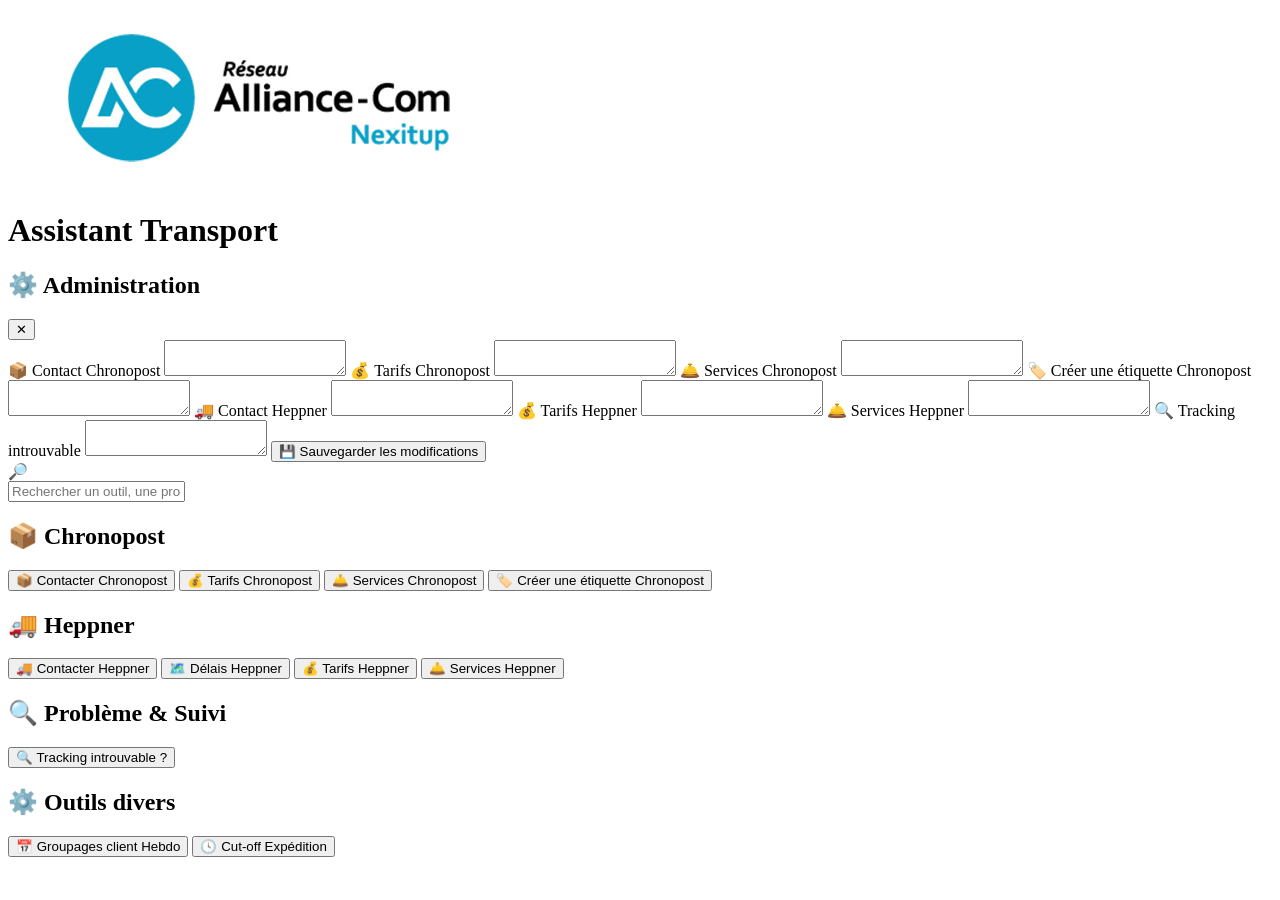
==== index.html @ 9a0e4a1d "Add files via upload" ====
<!DOCTYPE html>
<html lang="fr">
<head>
  <meta charset="UTF-8">
  <meta name="viewport" content="width=device-width, initial-scale=1.0">
  <title>AC NEXITUP — Assistant Transport</title>
  <link rel="stylesheet" href="style.css">
</head>

<body>

  <header>
    <img src="logo ac nexitup.png" alt="AC NEXITUP">
    <h1>Assistant Transport</h1>
  </header>

  <main>

    <!-- BOUTON ADMIN CACHE -->
    <div id="zone-admin-cache"></div>

    <!-- PANNEAU ADMIN -->
    <div id="adminPanel" class="admin-panel">
      <div class="admin-box">
        <div class="admin-header">
          <h2>⚙️ Administration</h2>
          <button id="closeAdmin">✕</button>
        </div>
        <div class="admin-content">

          <label>📦 Contact Chronopost</label>
          <textarea id="adminChronopost"></textarea>

          <label>💰 Tarifs Chronopost</label>
          <textarea id="adminTarifsChronopost"></textarea>

          <label>🛎️ Services Chronopost</label>
          <textarea id="adminServicesChronopost"></textarea>

          <label>🏷️ Créer une étiquette Chronopost</label>
          <textarea id="adminEtiquetteChronopost"></textarea>

          <label>🚚 Contact Heppner</label>
          <textarea id="adminHeppner"></textarea>

          <label>💰 Tarifs Heppner</label>
          <textarea id="adminTarifsHeppner"></textarea>

          <label>🛎️ Services Heppner</label>
          <textarea id="adminServicesHeppner"></textarea>

          <label>🔍 Tracking introuvable</label>
          <textarea id="adminTracking"></textarea>

          <button id="saveAdmin">💾 Sauvegarder les modifications</button>

        </div>
      </div>
    </div>

    <!-- BARRE DE RECHERCHE -->
    <section class="search-section">
      <form id="searchForm">
        <div class="search-box">
          <div class="search-icon">🔎</div>
          <input
            type="text"
            id="searchInput"
            placeholder="Rechercher un outil, une procédure, un transporteur..."
          >
        </div>
      </form>
    </section>

    <div id="suggestions">

      <!-- CHRONOPOST -->
      <div class="categorie">
        <h2>📦 Chronopost</h2>
        <div class="buttons-grid">
          <button class="suggestion" data-cle="chronopost" data-box="chronopost-reponse">
            📦 Contacter Chronopost
          </button>
          <button class="suggestion" data-cle="tarifs_chronopost" data-box="chronopost-reponse">
            💰 Tarifs Chronopost
          </button>
          <button class="suggestion" data-cle="services_chronopost" data-box="chronopost-reponse">
            🛎️ Services Chronopost
          </button>
          <button class="suggestion" data-cle="etiquette_chronopost" data-box="chronopost-reponse">
            🏷️ Créer une étiquette Chronopost
          </button>
        </div>
        <div class="reponse-box" id="chronopost-reponse"></div>
      </div>

      <!-- HEPPNER -->
      <div class="categorie">
        <h2>🚚 Heppner</h2>
        <div class="buttons-grid">
          <button class="suggestion" data-cle="heppner" data-box="heppner-reponse">
            🚚 Contacter Heppner
          </button>
          <button class="suggestion" data-cle="delais" data-box="heppner-reponse">
            🗺️ Délais Heppner
          </button>
          <button class="suggestion" data-cle="tarifs_heppner" data-box="heppner-reponse">
            💰 Tarifs Heppner
          </button>
          <button class="suggestion" data-cle="services_heppner" data-box="heppner-reponse">
            🛎️ Services Heppner
          </button>
        </div>
        <div class="reponse-box" id="heppner-reponse"></div>
      </div>

      <!-- SAV -->
      <div class="categorie">
        <h2>🔍 Problème & Suivi</h2>
        <div class="buttons-grid">
          <button class="suggestion" data-cle="tracking" data-box="sav-reponse">
            🔍 Tracking introuvable ?
          </button>
        </div>
        <div class="reponse-box" id="sav-reponse"></div>
      </div>

      <!-- OUTILS -->
      <div class="categorie">
        <h2>⚙️ Outils divers</h2>
        <div class="buttons-grid">
          <button class="suggestion" data-cle="groupage" data-box="outils-reponse">
            📅 Groupages client Hebdo
          </button>
          <button class="suggestion" data-cle="cut" data-box="outils-reponse">
            🕓 Cut-off Expédition
          </button>
        </div>
        <div class="reponse-box" id="outils-reponse"></div>
      </div>

    </div>

  </main>

  <script src="bot.js" defer></script>

</body>
</html>
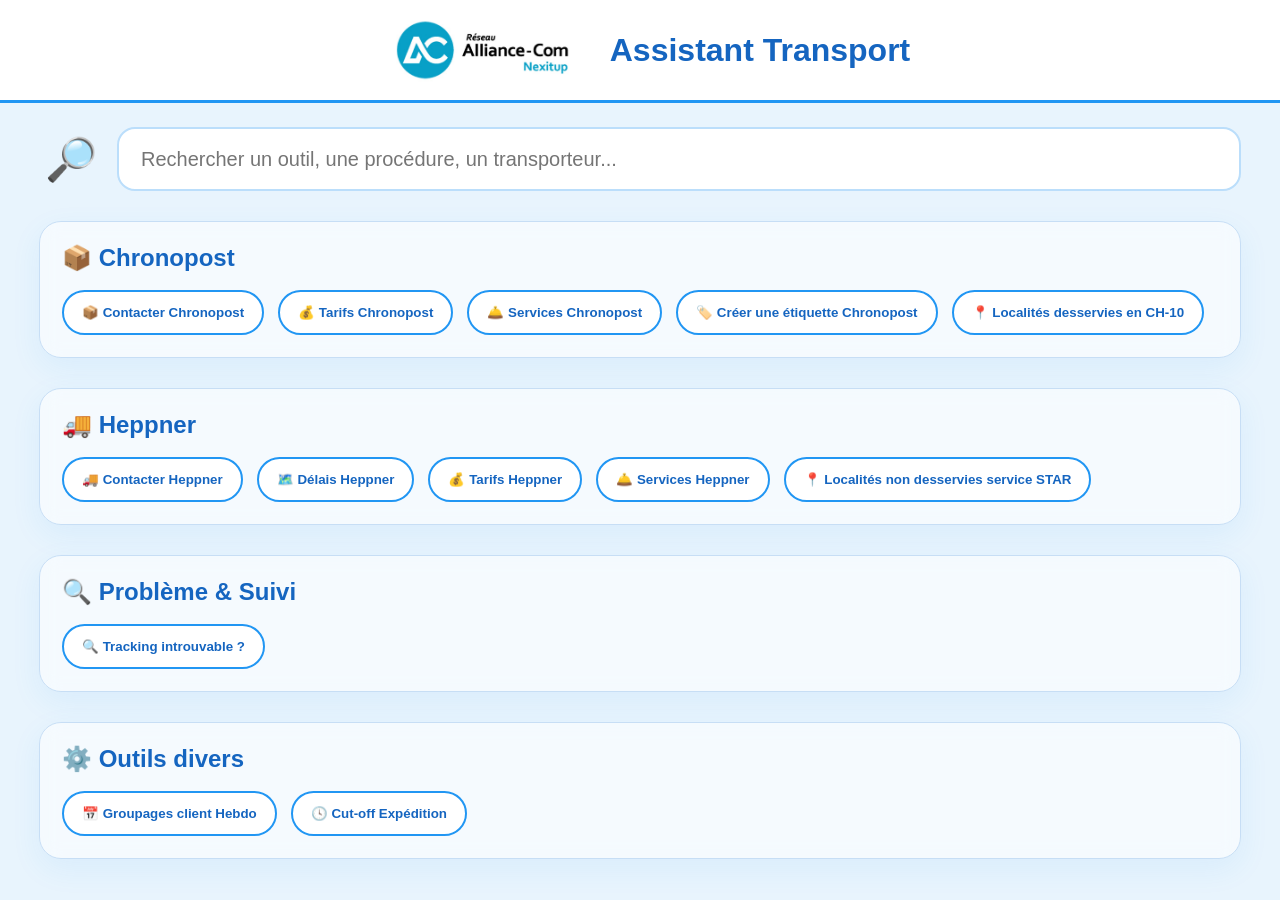
==== commit 9bafd664: "Update index.html" ====
--- a/index.html
+++ b/index.html
@@ -74,7 +74,7 @@
 
     <div id="suggestions">
 
-      <!-- CHRONOPOST -->
+     <!-- CHRONOPOST -->
       <div class="categorie">
         <h2>📦 Chronopost</h2>
         <div class="buttons-grid">
@@ -89,6 +89,9 @@
           </button>
           <button class="suggestion" data-cle="etiquette_chronopost" data-box="chronopost-reponse">
             🏷️ Créer une étiquette Chronopost
+          </button>
+          <button class="suggestion" data-cle="localites_chronopost" data-box="chronopost-reponse">
+            📍 Localités desservies en CH-10
           </button>
         </div>
         <div class="reponse-box" id="chronopost-reponse"></div>
@@ -109,6 +112,9 @@
           </button>
           <button class="suggestion" data-cle="services_heppner" data-box="heppner-reponse">
             🛎️ Services Heppner
+          </button>
+          <button class="suggestion" data-cle="localites_heppner" data-box="heppner-reponse">
+            📍 Localités non desservies service STAR
           </button>
         </div>
         <div class="reponse-box" id="heppner-reponse"></div>
@@ -146,4 +152,4 @@
   <script src="bot.js" defer></script>
 
 </body>
-</html>+</html>
--- a/style.css
+++ b/style.css
@@ -0,0 +1,335 @@
+* {
+  box-sizing: border-box;
+  margin: 0;
+  padding: 0;
+}
+
+body {
+  font-family: 'Segoe UI', sans-serif;
+  background: #e8f4fd;
+  display: flex;
+  flex-direction: column;
+  align-items: center;
+  min-height: 100vh;
+}
+
+header {
+  background: #ffffff;
+  border-bottom: 3px solid #2196F3;
+  width: 100%;
+  text-align: center;
+  padding: 10px 20px;
+  display: flex;
+  flex-direction: row;
+  align-items: center;
+  justify-content: center;
+  gap: 20px;
+  line-height: 1;
+}
+
+header img {
+  width: 220px;
+}
+
+header h1 {
+  color: #1565C0;
+  font-size: 32px;
+}
+
+main {
+  width: 100%;
+  max-width: 1250px;
+  padding: 24px;
+}
+
+.search-section {
+  margin-bottom: 30px;
+}
+
+.search-box {
+  display: flex;
+  align-items: center;
+  gap: 14px;
+}
+
+.search-icon {
+  width: 64px;
+  height: 64px;
+  display: flex;
+  align-items: center;
+  justify-content: center;
+  font-size: 42px;
+  color: #2196F3;
+  flex-shrink: 0;
+}
+
+#searchInput {
+  width: 100%;
+  flex: 1;
+  height: 64px;
+  padding: 0 22px;
+  border-radius: 18px;
+  border: 2px solid #BBDEFB;
+  font-size: 20px;
+  outline: none;
+  transition: 0.25s;
+  background: white;
+}
+
+#searchInput:focus {
+  border-color: #2196F3;
+  box-shadow: 0 0 0 5px rgba(33,150,243,0.12);
+}
+
+#suggestions {
+  display: flex;
+  flex-direction: column;
+  gap: 30px;
+}
+
+.categorie {
+  background: rgba(255,255,255,0.55);
+  backdrop-filter: blur(10px);
+  padding: 22px;
+  border-radius: 22px;
+  border: 1px solid #c7def5;
+  box-shadow: 0 10px 30px rgba(33,150,243,0.08);
+}
+
+.categorie h2 {
+  color: #1565C0;
+  font-size: 24px;
+  margin-bottom: 18px;
+}
+
+.buttons-grid {
+  display: flex;
+  flex-wrap: wrap;
+  gap: 14px;
+}
+
+button.suggestion {
+  background: white;
+  color: #1565C0;
+  border: 2px solid #2196F3;
+  border-radius: 24px;
+  padding: 13px 18px;
+  cursor: pointer;
+  font-weight: 600;
+  transition: 0.25s;
+  transform: scale(1);
+}
+
+button.suggestion:hover {
+  transform: translateY(-2px);
+  box-shadow: 0 8px 18px rgba(33,150,243,0.18);
+}
+
+button.suggestion:active {
+  transform: scale(0.97);
+}
+
+button.suggestion.actif {
+  background: #2196F3;
+  color: white;
+  box-shadow: 0 10px 22px rgba(33,150,243,0.25);
+}
+
+.reponse-box {
+  background: white;
+  border-radius: 18px;
+  padding: 22px;
+  border: 1px solid #BBDEFB;
+  display: none;
+  margin-top: 20px;
+  overflow: hidden;
+  white-space: pre-line;
+  line-height: 1.7;
+  opacity: 0;
+  transform: translateY(10px);
+  transition:
+    opacity 0.25s ease,
+    transform 0.25s ease;
+}
+
+.reponse-box.visible {
+  opacity: 1;
+  transform: translateY(0);
+}
+
+.titre-carte {
+  color: #1565C0;
+  margin-bottom: 18px;
+}
+
+.carte-iframe {
+  width: 100%;
+  height: 900px;
+  border: none;
+  border-radius: 14px;
+}
+
+.groupage-image {
+  width: 100%;
+  max-width: 1000px;
+  display: block;
+  margin: auto;
+  border-radius: 12px;
+}
+
+.cutoff-image {
+  width: 68% !important;
+  max-width: 600px !important;
+  height: auto !important;
+  display: block;
+  margin: 15px auto;
+  border-radius: 12px;
+  object-fit: contain;
+}
+
+/* =========================================
+   ADMIN CACHE
+========================================= */
+
+#zone-admin-cache {
+  position: fixed;
+  top: 0;
+  right: 0;
+  width: 18px;
+  height: 18px;
+  z-index: 9999;
+}
+
+.admin-panel {
+  position: fixed;
+  inset: 0;
+  background: rgba(0,0,0,0.45);
+  display: none;
+  align-items: center;
+  justify-content: center;
+  z-index: 10000;
+  padding: 20px;
+}
+
+.admin-panel.visible {
+  display: flex;
+}
+
+.admin-box {
+  width: 100%;
+  max-width: 900px;
+  background: white;
+  border-radius: 24px;
+  padding: 24px;
+  box-shadow: 0 20px 50px rgba(0,0,0,0.2);
+  max-height: 90vh;
+  overflow-y: auto;
+}
+
+.admin-header {
+  display: flex;
+  justify-content: space-between;
+  align-items: center;
+  margin-bottom: 20px;
+}
+
+.admin-header h2 {
+  color: #1565C0;
+}
+
+#closeAdmin {
+  border: none;
+  background: #f1f1f1;
+  width: 42px;
+  height: 42px;
+  border-radius: 50%;
+  cursor: pointer;
+  font-size: 18px;
+}
+
+.admin-content {
+  display: flex;
+  flex-direction: column;
+  gap: 18px;
+}
+
+.admin-content label {
+  font-weight: 700;
+  color: #1565C0;
+}
+
+.admin-content textarea {
+  min-height: 180px;
+  border: 2px solid #BBDEFB;
+  border-radius: 18px;
+  padding: 18px;
+  resize: vertical;
+  font-family: inherit;
+  font-size: 15px;
+  outline: none;
+}
+
+.admin-content textarea:focus {
+  border-color: #2196F3;
+}
+
+#saveAdmin {
+  background: #2196F3;
+  color: white;
+  border: none;
+  border-radius: 18px;
+  padding: 18px;
+  font-size: 16px;
+  font-weight: 700;
+  cursor: pointer;
+  transition: 0.25s;
+}
+
+#saveAdmin:hover {
+  transform: translateY(-2px);
+  box-shadow: 0 8px 18px rgba(33,150,243,0.18);
+}
+
+@media screen and (max-width: 768px) {
+
+  header {
+    flex-direction: column;
+  }
+
+  .buttons-grid {
+    flex-direction: column;
+  }
+
+  button.suggestion {
+    width: 100%;
+  }
+
+  .carte-iframe {
+    height: 500px;
+  }
+
+  .cutoff-image {
+    width: 100% !important;
+    max-width: 95% !important;
+  }
+
+  .admin-box {
+    padding: 18px;
+  }
+}
+.btn-lien {
+  display: inline-block;
+  padding: 12px 22px;
+  margin-top: 15px;
+  background: #0d6efd;
+  color: #fff;
+  text-decoration: none;
+  border-radius: 12px;
+  font-weight: 600;
+  transition: all 0.2s ease;
+}
+
+.btn-lien:hover {
+  opacity: 0.9;
+  transform: translateY(-2px);
+}
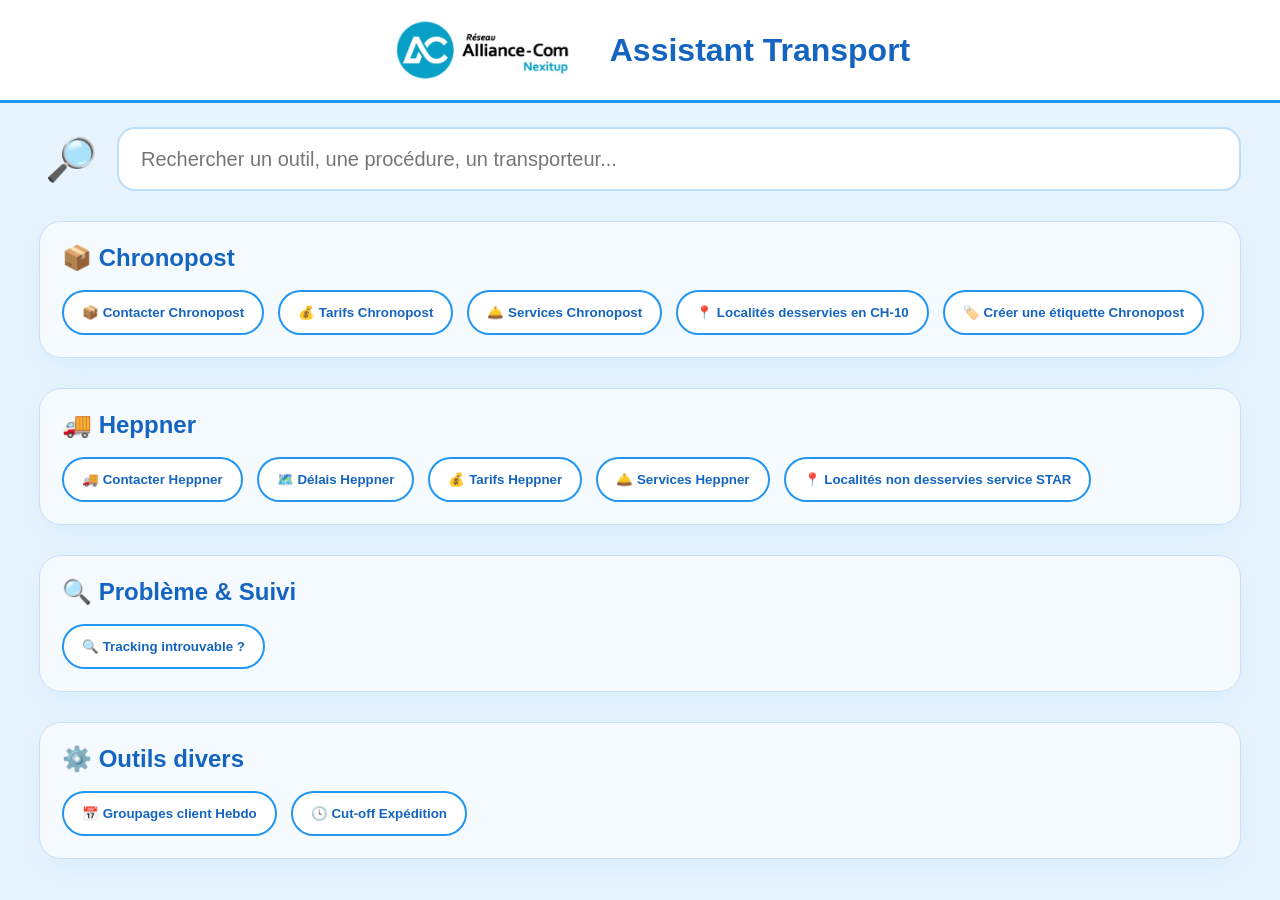
==== commit 8c51a452: "Update index.html" ====
--- a/index.html
+++ b/index.html
@@ -79,19 +79,19 @@
         <h2>📦 Chronopost</h2>
         <div class="buttons-grid">
           <button class="suggestion" data-cle="chronopost" data-box="chronopost-reponse">
-            📦 Contacter Chronopost
+              📦 Contacter Chronopost
           </button>
           <button class="suggestion" data-cle="tarifs_chronopost" data-box="chronopost-reponse">
-            💰 Tarifs Chronopost
+              💰 Tarifs Chronopost
           </button>
           <button class="suggestion" data-cle="services_chronopost" data-box="chronopost-reponse">
-            🛎️ Services Chronopost
+              🛎️ Services Chronopost
+          </button>
+          <button class="suggestion" data-cle="localites_chronopost" data-box="chronopost-reponse">
+              📍 Localités desservies en CH-10
           </button>
           <button class="suggestion" data-cle="etiquette_chronopost" data-box="chronopost-reponse">
-            🏷️ Créer une étiquette Chronopost
-          </button>
-          <button class="suggestion" data-cle="localites_chronopost" data-box="chronopost-reponse">
-            📍 Localités desservies en CH-10
+              🏷️ Créer une étiquette Chronopost
           </button>
         </div>
         <div class="reponse-box" id="chronopost-reponse"></div>
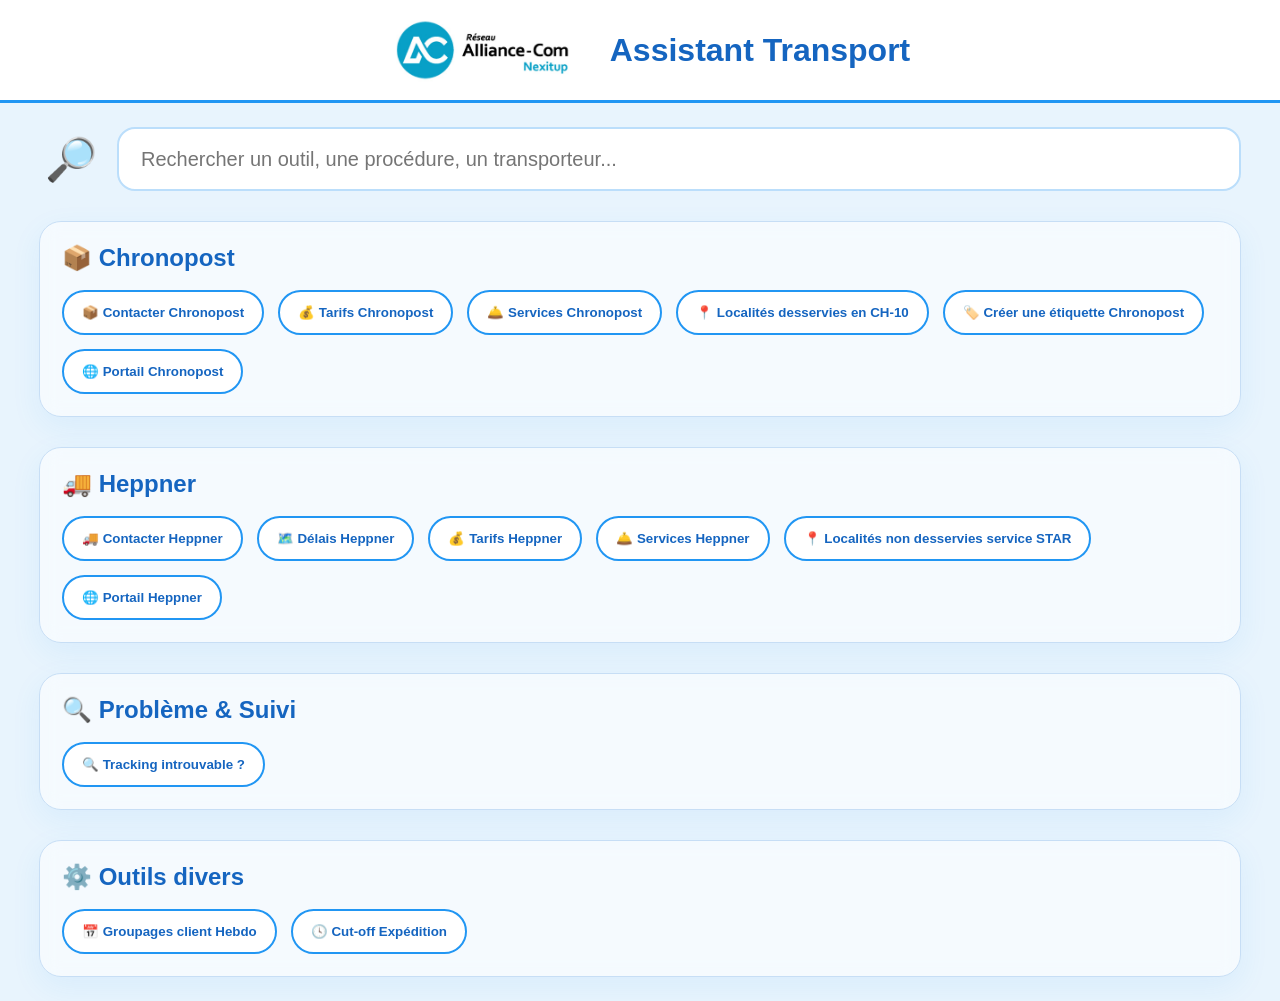
==== commit 21115bbf: "Update index.html" ====
--- a/index.html
+++ b/index.html
@@ -93,6 +93,9 @@
           <button class="suggestion" data-cle="etiquette_chronopost" data-box="chronopost-reponse">
               🏷️ Créer une étiquette Chronopost
           </button>
+          <button class="suggestion" data-cle="portail_chronopost" data-box="chronopost-reponse">
+              🌐 Portail Chronopost
+          </button>
         </div>
         <div class="reponse-box" id="chronopost-reponse"></div>
       </div>
@@ -115,6 +118,9 @@
           </button>
           <button class="suggestion" data-cle="localites_heppner" data-box="heppner-reponse">
             📍 Localités non desservies service STAR
+          </button>
+          <button class="suggestion" data-cle="portail_heppner" data-box="heppner-reponse">
+            🌐 Portail Heppner
           </button>
         </div>
         <div class="reponse-box" id="heppner-reponse"></div>
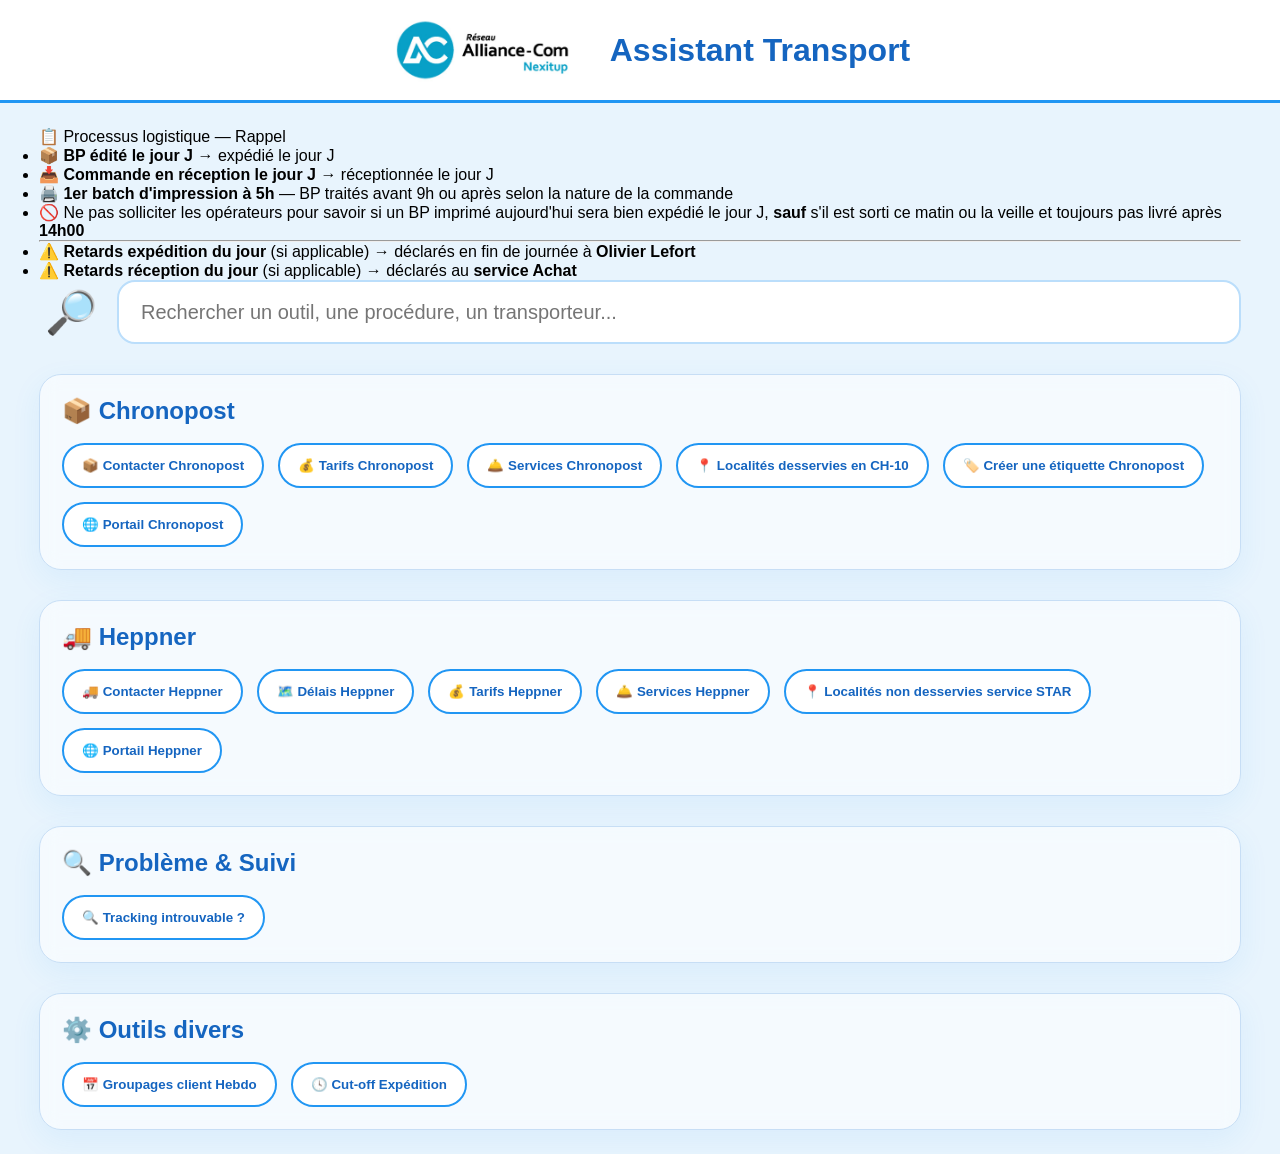
==== commit a17c2285: "Update index.html" ====
--- a/index.html
+++ b/index.html
@@ -58,6 +58,23 @@
       </div>
     </div>
 
+    
+    <!-- BULLE INFO PROCESSUS LOGISTIQUE -->
+<div class="bulle-info">
+  <div class="bulle-titre">📋 Processus logistique — Rappel</div>
+  <ul>
+    <li>📦 <strong>BP édité le jour J</strong> → expédié le jour J</li>
+    <li>📥 <strong>Commande en réception le jour J</strong> → réceptionnée le jour J</li>
+    <li>🖨️ <strong>1er batch d'impression à 5h</strong> — BP traités avant 9h ou après selon la nature de la commande</li>
+    <li>🚫 Ne pas solliciter les opérateurs pour savoir si un BP imprimé aujourd'hui sera bien expédié le jour J, <strong>sauf</strong> s'il est sorti ce matin ou la veille et toujours pas livré après <strong>14h00</strong></li>
+  </ul>
+  <hr class="bulle-separateur">
+  <ul>
+    <li>⚠️ <strong>Retards expédition du jour</strong> (si applicable) → déclarés en fin de journée à <strong>Olivier Lefort</strong></li>
+    <li>⚠️ <strong>Retards réception du jour</strong> (si applicable) → déclarés au <strong>service Achat</strong></li>
+  </ul>
+</div>
+    
     <!-- BARRE DE RECHERCHE -->
     <section class="search-section">
       <form id="searchForm">
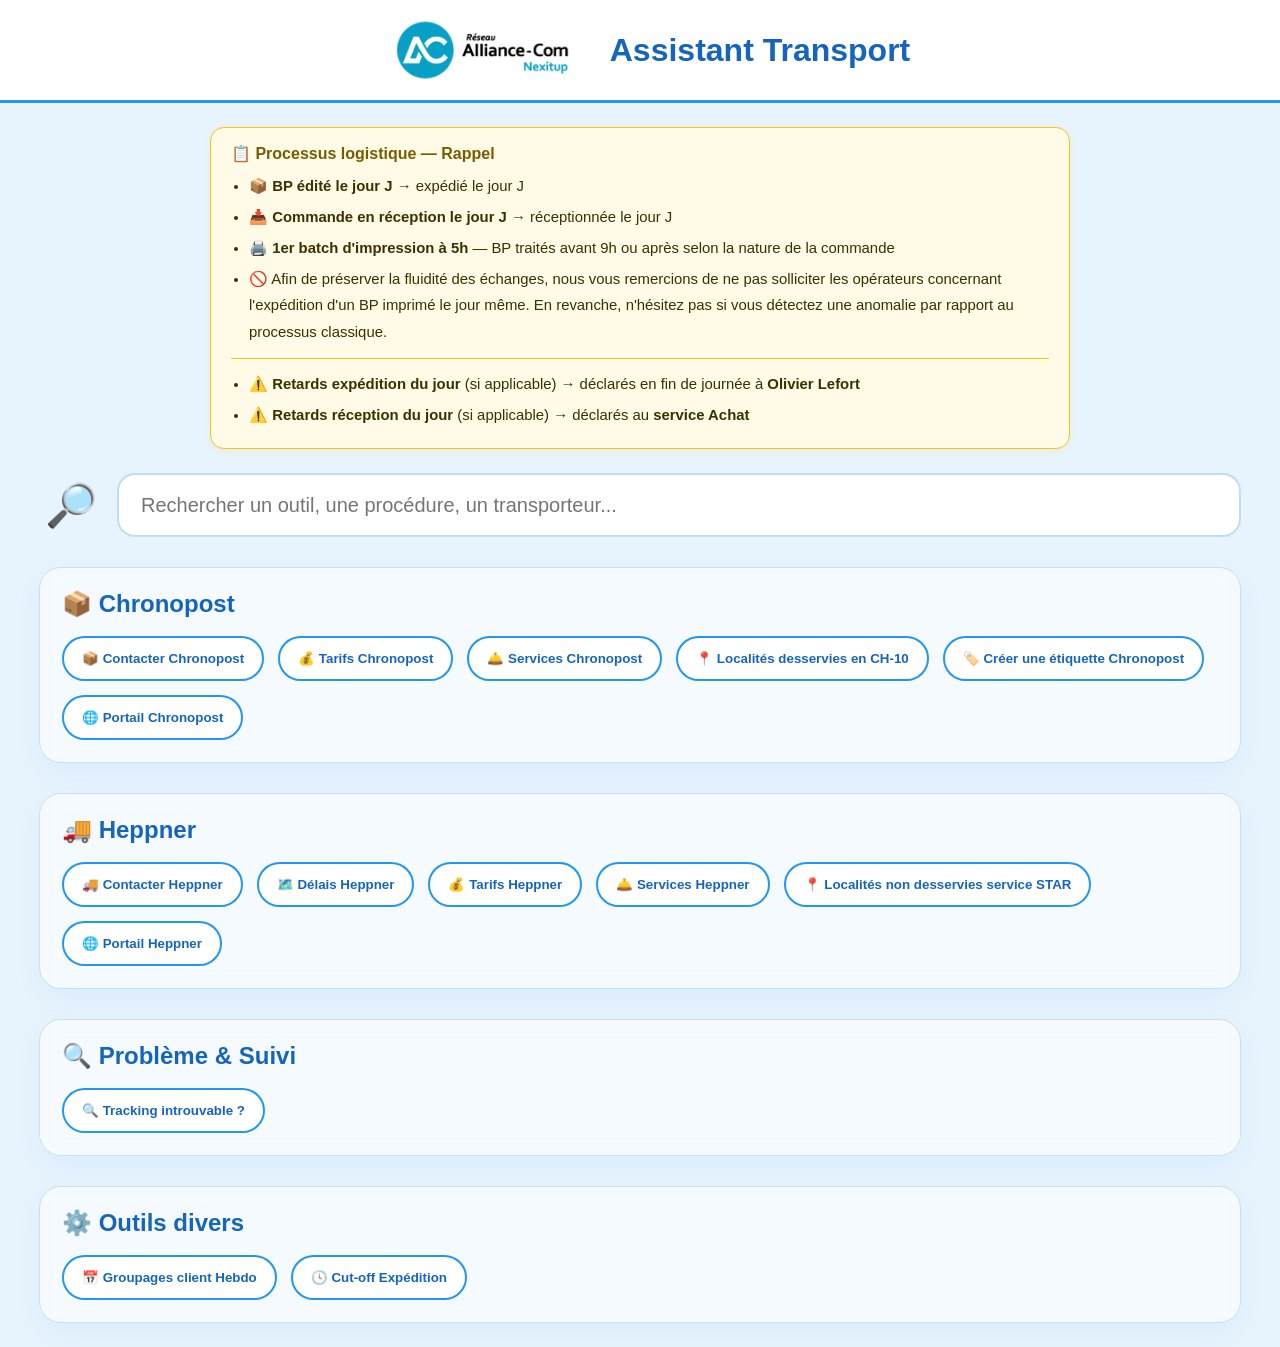
==== commit 041531f6: "Update index.html" ====
--- a/index.html
+++ b/index.html
@@ -66,7 +66,8 @@
     <li>📦 <strong>BP édité le jour J</strong> → expédié le jour J</li>
     <li>📥 <strong>Commande en réception le jour J</strong> → réceptionnée le jour J</li>
     <li>🖨️ <strong>1er batch d'impression à 5h</strong> — BP traités avant 9h ou après selon la nature de la commande</li>
-    <li>🚫 Ne pas solliciter les opérateurs pour savoir si un BP imprimé aujourd'hui sera bien expédié le jour J, <strong>sauf</strong> s'il est sorti ce matin ou la veille et toujours pas livré après <strong>14h00</strong></li>
+    <li>🚫 Afin de préserver la fluidité des échanges, nous vous remercions de ne pas solliciter les opérateurs concernant l'expédition d'un BP imprimé le jour même.
+En revanche, n'hésitez pas si vous détectez une anomalie par rapport au processus classique.
   </ul>
   <hr class="bulle-separateur">
   <ul>
--- a/style.css
+++ b/style.css
@@ -332,4 +332,39 @@
 .btn-lien:hover {
   opacity: 0.9;
   transform: translateY(-2px);
-}+}
+
+.bulle-info {
+  background-color: #fffbe6;
+  border: 1.5px solid #f5c518;
+  border-radius: 14px;
+  padding: 16px 20px;
+  margin: 0 auto 24px auto;
+  max-width: 860px;
+  font-size: 0.93rem;
+  color: #3a3000;
+  box-shadow: 0 2px 8px rgba(245, 197, 24, 0.15);
+}
+
+.bulle-titre {
+  font-weight: 700;
+  font-size: 1rem;
+  margin-bottom: 10px;
+  color: #7a5c00;
+}
+
+.bulle-info ul {
+  margin: 0;
+  padding-left: 18px;
+  line-height: 1.8;
+}
+
+.bulle-info li {
+  margin-bottom: 4px;
+}
+
+.bulle-separateur {
+  border: none;
+  border-top: 1px solid #f5c518;
+  margin: 12px 0;
+}
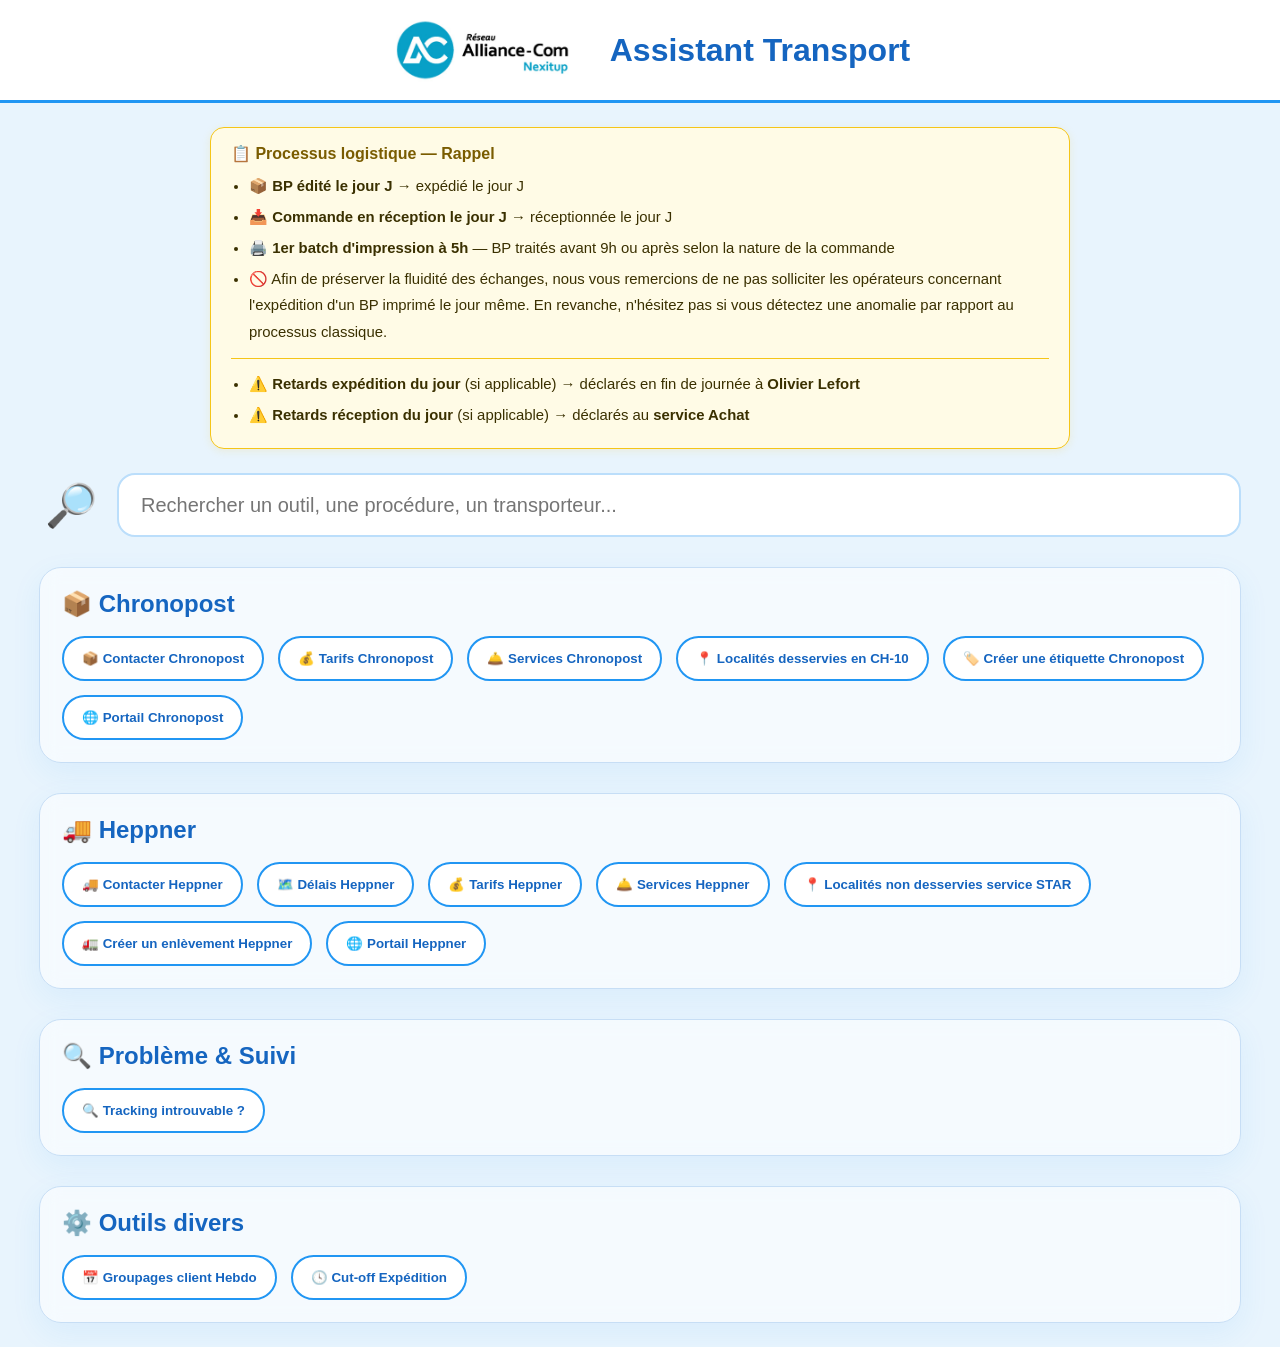
==== commit e3e67b4a: "Update index.html" ====
--- a/index.html
+++ b/index.html
@@ -137,6 +137,9 @@
           <button class="suggestion" data-cle="localites_heppner" data-box="heppner-reponse">
             📍 Localités non desservies service STAR
           </button>
+          <button class="suggestion" data-cle="enlevement_heppner" data-box="heppner-reponse">
+            🚛 Créer un enlèvement Heppner
+          </button>
           <button class="suggestion" data-cle="portail_heppner" data-box="heppner-reponse">
             🌐 Portail Heppner
           </button>
